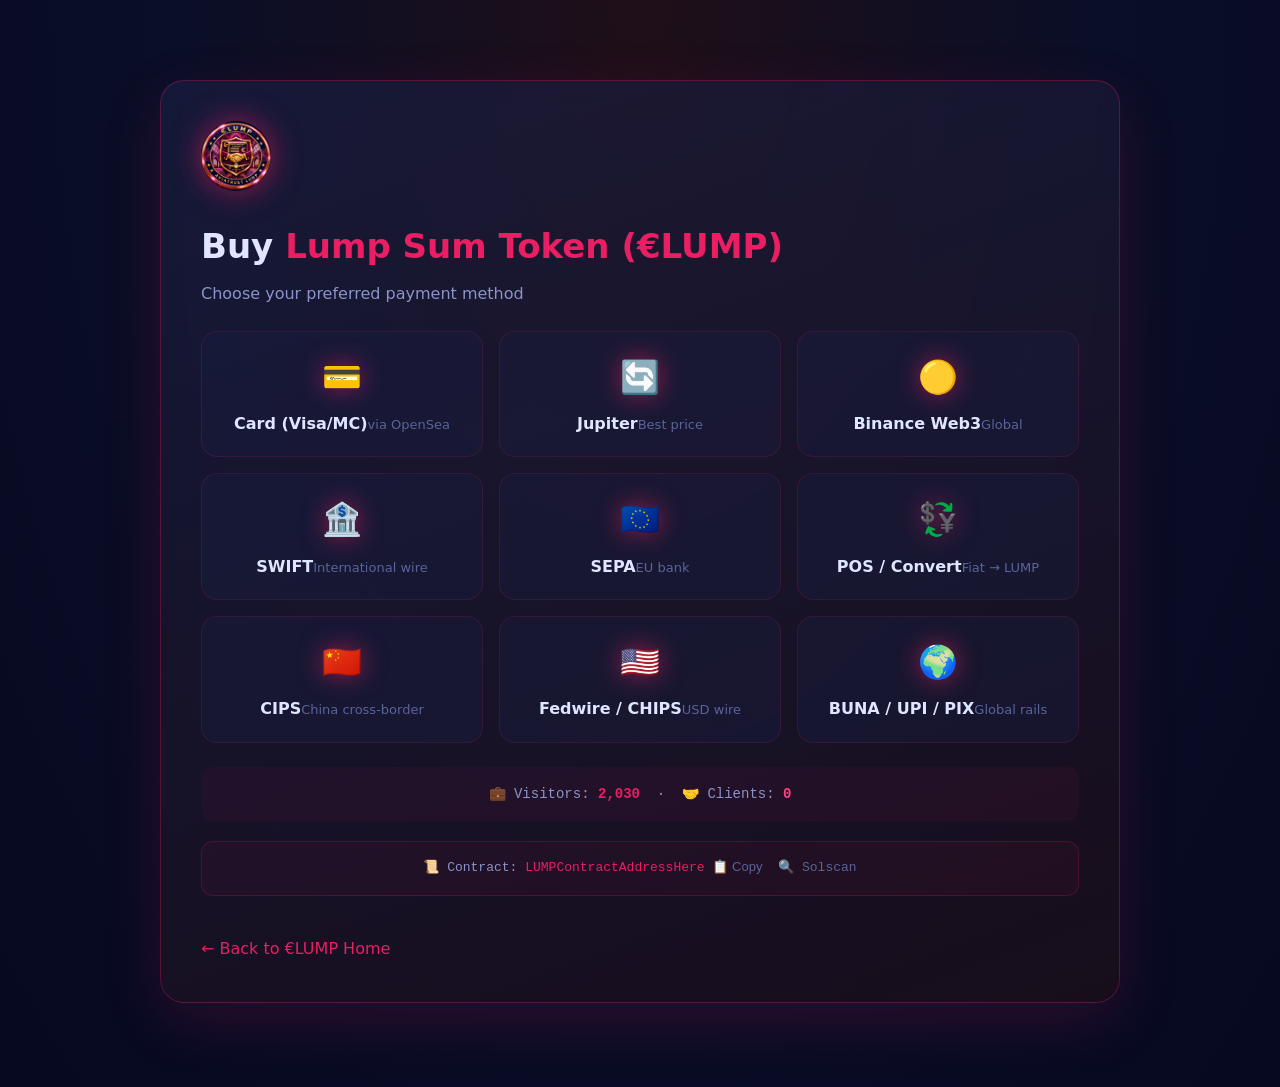
==== buy.html @ f1d3f245 "Add buy.html for €LUMP purchase options" ====
<!DOCTYPE html>
<html lang="en">
<head>
<meta charset="UTF-8" />
<meta name="viewport" content="width=device-width, initial-scale=1.0"/>
<title>Buy €LUMP — Card, SWIFT, SEPA, Crypto</title>
<link rel="icon" href="lump_logo.png" />
<link rel="stylesheet" href="ai-agent.css" />
<style>
* { margin: 0; padding: 0; box-sizing: border-box; }
body { font-family: 'Segoe UI', system-ui, sans-serif; background: radial-gradient(ellipse at top, #1F0F18 0%, #0A0E27 50%, #060920 100%); color: #E0E6FF; line-height: 1.6; padding-top: 80px; padding-bottom: 60px; }
.container { max-width: 1000px; margin: 0 auto; padding: 0 20px; }
.glass-card { background: linear-gradient(160deg, rgba(26,30,65,0.7), rgba(31,15,24,0.7)); backdrop-filter: blur(12px); border: 1px solid rgba(233,30,99,0.3); border-radius: 24px; padding: 40px; margin-bottom: 24px; box-shadow: 0 20px 60px rgba(233,30,99,0.15); }
.glass-card h1 { font-size: 34px; margin-bottom: 8px; }
.glass-card h1 .highlight { color: #E91E63; }
.glass-card .sub { color: #8A94C8; margin-bottom: 24px; }
.method-grid { display: grid; grid-template-columns: 1fr 1fr 1fr; gap: 16px; margin-bottom: 24px; }
.method-card { background: rgba(26,30,65,0.4); border: 1px solid rgba(233,30,99,0.15); border-radius: 16px; padding: 20px 16px; text-align: center; transition: 0.3s; text-decoration: none; color: #E0E6FF; }
.method-card:hover { border-color: #E91E63; transform: translateY(-4px); box-shadow: 0 15px 30px rgba(233,30,99,0.2); }
.method-card .icon { font-size: 32px; display: block; margin-bottom: 8px; filter: drop-shadow(0 0 12px rgba(233,30,99,0.6)); }
.method-card .name { font-weight: 600; }
.method-card .desc { font-size: 13px; color: #5A649A; }
.contract-box { background: rgba(233,30,99,0.05); border: 1px solid rgba(233,30,99,0.2); border-radius: 12px; padding: 16px; margin: 20px 0; text-align: center; font-size: 13px; color: #8A94C8; font-family: 'Courier New', monospace; }
.contract-box .addr { color: #E91E63; }
.contract-box .copy-btn { background: transparent; border: none; color: #5A649A; cursor: pointer; font-size: 13px; }
.contract-box .copy-btn:hover { color: #E91E63; }
.contract-box .solscan-link { color: #5A649A; text-decoration: none; font-size: 13px; margin-left: 8px; }
.contract-box .solscan-link:hover { color: #fff; }
.back-link { display: inline-block; margin-top: 20px; color: #E91E63; text-decoration: none; font-weight: 500; }
.logo-img { height: 70px; width: auto; margin-bottom: 20px; border-radius: 50%; box-shadow: 0 0 30px rgba(233,30,99,0.6); }
.counter-box { text-align: center; padding: 16px; background: rgba(233,30,99,0.05); border-radius: 12px; margin: 20px 0; font-size: 14px; color: #8A94C8; font-family: 'Courier New', monospace; }
.counter-box .counter-visitors { color: #E91E63; font-weight: 600; }
.counter-box .counter-clients { color: #FF4081; font-weight: 600; }
@media (max-width: 700px) { .method-grid { grid-template-columns: 1fr 1fr; } .glass-card { padding: 24px; } }
@media (max-width: 450px) { .method-grid { grid-template-columns: 1fr; } .contract-box { font-size: 11px; } }
</style>
</head>
<body>
<div class="container">
<div class="glass-card">
<img src="lump_logo.png" alt="€LUMP" class="logo-img" />
<h1>Buy <span class="highlight">Lump Sum Token (€LUMP)</span></h1>
<p class="sub">Choose your preferred payment method</p>

<div class="method-grid">
  <a href="https://opensea.io/token/solana/LUMPContractAddressHere" target="_blank" class="method-card"><span class="icon">💳</span><span class="name">Card (Visa/MC)</span><span class="desc">via OpenSea</span></a>
  <a href="https://jup.ag/tokens/LUMPContractAddressHere" target="_blank" class="method-card"><span class="icon">🔄</span><span class="name">Jupiter</span><span class="desc">Best price</span></a>
  <a href="https://app.binance.com/uni-qr/web3-token-details?tokenCA=LUMPContractAddressHere" target="_blank" class="method-card"><span class="icon">🟡</span><span class="name">Binance Web3</span><span class="desc">Global</span></a>
  <a href="https://www.binance.com/" target="_blank" class="method-card"><span class="icon">🏦</span><span class="name">SWIFT</span><span class="desc">International wire</span></a>
  <a href="https://www.okx.com/" target="_blank" class="method-card"><span class="icon">🇪🇺</span><span class="name">SEPA</span><span class="desc">EU bank</span></a>
  <a href="https://www.binance.com/en/convert" target="_blank" class="method-card"><span class="icon">💱</span><span class="name">POS / Convert</span><span class="desc">Fiat → LUMP</span></a>
  <a href="https://www.okx.com/" target="_blank" class="method-card"><span class="icon">🇨🇳</span><span class="name">CIPS</span><span class="desc">China cross-border</span></a>
  <a href="https://www.kraken.com/" target="_blank" class="method-card"><span class="icon">🇺🇸</span><span class="name">Fedwire / CHIPS</span><span class="desc">USD wire</span></a>
  <a href="https://www.binance.com/" target="_blank" class="method-card"><span class="icon">🌍</span><span class="name">BUNA / UPI / PIX</span><span class="desc">Global rails</span></a>
</div>

<div class="counter-box">
  💼 Visitors: <span class="counter-visitors">2,030</span>
  &nbsp;·&nbsp;
  🤝 Clients: <span class="counter-clients">0</span>
</div>

<div class="contract-box">
  📜 Contract: <span class="addr">LUMPContractAddressHere</span>
  <button onclick="navigator.clipboard.writeText('LUMPContractAddressHere')" class="copy-btn">📋 Copy</button>
  <a href="https://solscan.io/token/LUMPContractAddressHere" target="_blank" class="solscan-link">🔍 Solscan</a>
</div>

<a href="index.html" class="back-link">← Back to €LUMP Home</a>
</div>
</div>
<script src="counter.js"></script>
<script src="ai-agent.js"></script>
</body>
</html>
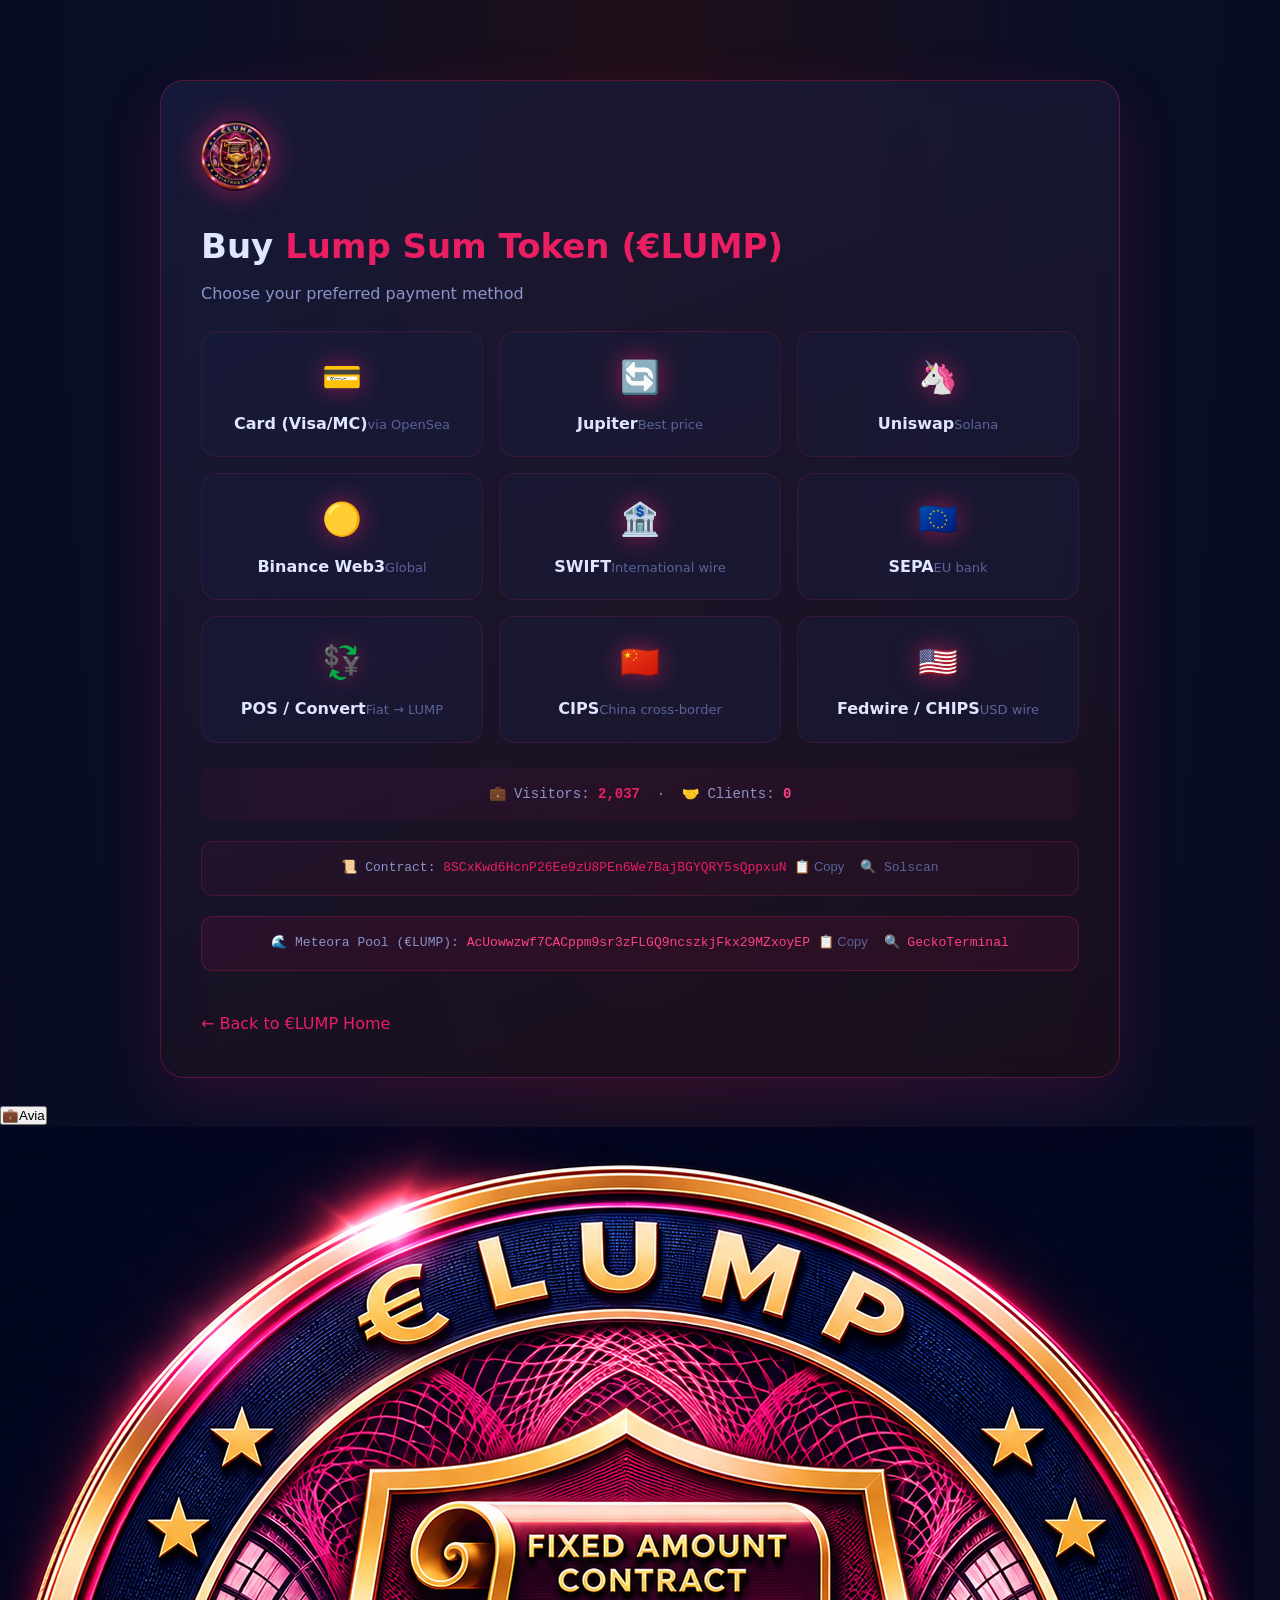
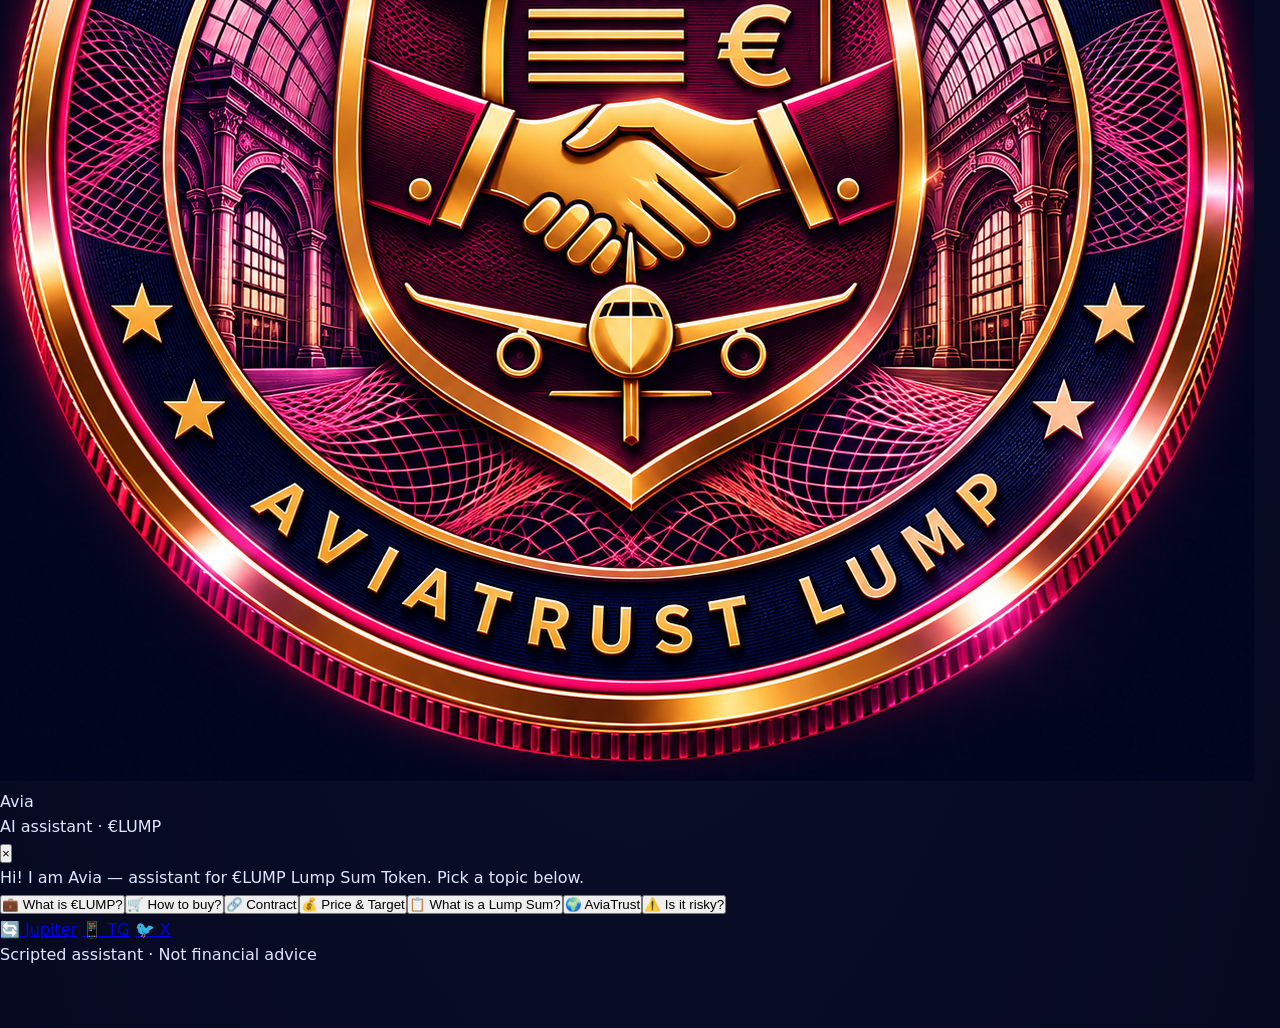
==== commit 2d9c151c: "Update buy.html" ====
--- a/buy.html
+++ b/buy.html
@@ -26,13 +26,19 @@
 .contract-box .copy-btn:hover { color: #E91E63; }
 .contract-box .solscan-link { color: #5A649A; text-decoration: none; font-size: 13px; margin-left: 8px; }
 .contract-box .solscan-link:hover { color: #fff; }
+.pool-box { background: rgba(233,30,99,0.08); border: 1px solid rgba(233,30,99,0.25); border-radius: 12px; padding: 16px; margin: 20px 0; text-align: center; font-size: 13px; color: #8A94C8; font-family: 'Courier New', monospace; }
+.pool-box .addr { color: #FF4081; }
+.pool-box .copy-btn { background: transparent; border: none; color: #5A649A; cursor: pointer; font-size: 13px; }
+.pool-box .copy-btn:hover { color: #FF4081; }
+.pool-box .link { color: #FF4081; text-decoration: none; font-size: 13px; margin-left: 8px; }
+.pool-box .link:hover { color: #fff; }
 .back-link { display: inline-block; margin-top: 20px; color: #E91E63; text-decoration: none; font-weight: 500; }
 .logo-img { height: 70px; width: auto; margin-bottom: 20px; border-radius: 50%; box-shadow: 0 0 30px rgba(233,30,99,0.6); }
 .counter-box { text-align: center; padding: 16px; background: rgba(233,30,99,0.05); border-radius: 12px; margin: 20px 0; font-size: 14px; color: #8A94C8; font-family: 'Courier New', monospace; }
 .counter-box .counter-visitors { color: #E91E63; font-weight: 600; }
 .counter-box .counter-clients { color: #FF4081; font-weight: 600; }
 @media (max-width: 700px) { .method-grid { grid-template-columns: 1fr 1fr; } .glass-card { padding: 24px; } }
-@media (max-width: 450px) { .method-grid { grid-template-columns: 1fr; } .contract-box { font-size: 11px; } }
+@media (max-width: 450px) { .method-grid { grid-template-columns: 1fr; } .contract-box, .pool-box { font-size: 11px; } }
 </style>
 </head>
 <body>
@@ -43,15 +49,15 @@
 <p class="sub">Choose your preferred payment method</p>
 
 <div class="method-grid">
-  <a href="https://opensea.io/token/solana/LUMPContractAddressHere" target="_blank" class="method-card"><span class="icon">💳</span><span class="name">Card (Visa/MC)</span><span class="desc">via OpenSea</span></a>
-  <a href="https://jup.ag/tokens/LUMPContractAddressHere" target="_blank" class="method-card"><span class="icon">🔄</span><span class="name">Jupiter</span><span class="desc">Best price</span></a>
-  <a href="https://app.binance.com/uni-qr/web3-token-details?tokenCA=LUMPContractAddressHere" target="_blank" class="method-card"><span class="icon">🟡</span><span class="name">Binance Web3</span><span class="desc">Global</span></a>
+  <a href="https://opensea.io/token/solana/8SCxKwd6HcnP26Ee9zU8PEn6We7BajBGYQRY5sQppxuN" target="_blank" class="method-card"><span class="icon">💳</span><span class="name">Card (Visa/MC)</span><span class="desc">via OpenSea</span></a>
+  <a href="https://jup.ag/tokens/8SCxKwd6HcnP26Ee9zU8PEn6We7BajBGYQRY5sQppxuN" target="_blank" class="method-card"><span class="icon">🔄</span><span class="name">Jupiter</span><span class="desc">Best price</span></a>
+  <a href="https://app.uniswap.org/explore/tokens/solana/8SCxKwd6HcnP26Ee9zU8PEn6We7BajBGYQRY5sQppxuN" target="_blank" class="method-card"><span class="icon">🦄</span><span class="name">Uniswap</span><span class="desc">Solana</span></a>
+  <a href="https://app.binance.com/uni-qr/web3-token-details?tokenCA=8SCxKwd6HcnP26Ee9zU8PEn6We7BajBGYQRY5sQppxuN" target="_blank" class="method-card"><span class="icon">🟡</span><span class="name">Binance Web3</span><span class="desc">Global</span></a>
   <a href="https://www.binance.com/" target="_blank" class="method-card"><span class="icon">🏦</span><span class="name">SWIFT</span><span class="desc">International wire</span></a>
   <a href="https://www.okx.com/" target="_blank" class="method-card"><span class="icon">🇪🇺</span><span class="name">SEPA</span><span class="desc">EU bank</span></a>
   <a href="https://www.binance.com/en/convert" target="_blank" class="method-card"><span class="icon">💱</span><span class="name">POS / Convert</span><span class="desc">Fiat → LUMP</span></a>
   <a href="https://www.okx.com/" target="_blank" class="method-card"><span class="icon">🇨🇳</span><span class="name">CIPS</span><span class="desc">China cross-border</span></a>
   <a href="https://www.kraken.com/" target="_blank" class="method-card"><span class="icon">🇺🇸</span><span class="name">Fedwire / CHIPS</span><span class="desc">USD wire</span></a>
-  <a href="https://www.binance.com/" target="_blank" class="method-card"><span class="icon">🌍</span><span class="name">BUNA / UPI / PIX</span><span class="desc">Global rails</span></a>
 </div>
 
 <div class="counter-box">
@@ -61,9 +67,15 @@
 </div>
 
 <div class="contract-box">
-  📜 Contract: <span class="addr">LUMPContractAddressHere</span>
-  <button onclick="navigator.clipboard.writeText('LUMPContractAddressHere')" class="copy-btn">📋 Copy</button>
-  <a href="https://solscan.io/token/LUMPContractAddressHere" target="_blank" class="solscan-link">🔍 Solscan</a>
+  📜 Contract: <span class="addr">8SCxKwd6HcnP26Ee9zU8PEn6We7BajBGYQRY5sQppxuN</span>
+  <button onclick="navigator.clipboard.writeText('8SCxKwd6HcnP26Ee9zU8PEn6We7BajBGYQRY5sQppxuN')" class="copy-btn">📋 Copy</button>
+  <a href="https://solscan.io/token/8SCxKwd6HcnP26Ee9zU8PEn6We7BajBGYQRY5sQppxuN" target="_blank" class="solscan-link">🔍 Solscan</a>
+</div>
+
+<div class="pool-box">
+  🌊 Meteora Pool (€LUMP): <span class="addr">AcUowwzwf7CACppm9sr3zFLGQ9ncszkjFkx29MZxoyEP</span>
+  <button onclick="navigator.clipboard.writeText('AcUowwzwf7CACppm9sr3zFLGQ9ncszkjFkx29MZxoyEP')" class="copy-btn">📋 Copy</button>
+  <a href="https://www.geckoterminal.com/solana/pools/AcUowwzwf7CACppm9sr3zFLGQ9ncszkjFkx29MZxoyEP" target="_blank" class="link">🔍 GeckoTerminal</a>
 </div>
 
 <a href="index.html" class="back-link">← Back to €LUMP Home</a>
